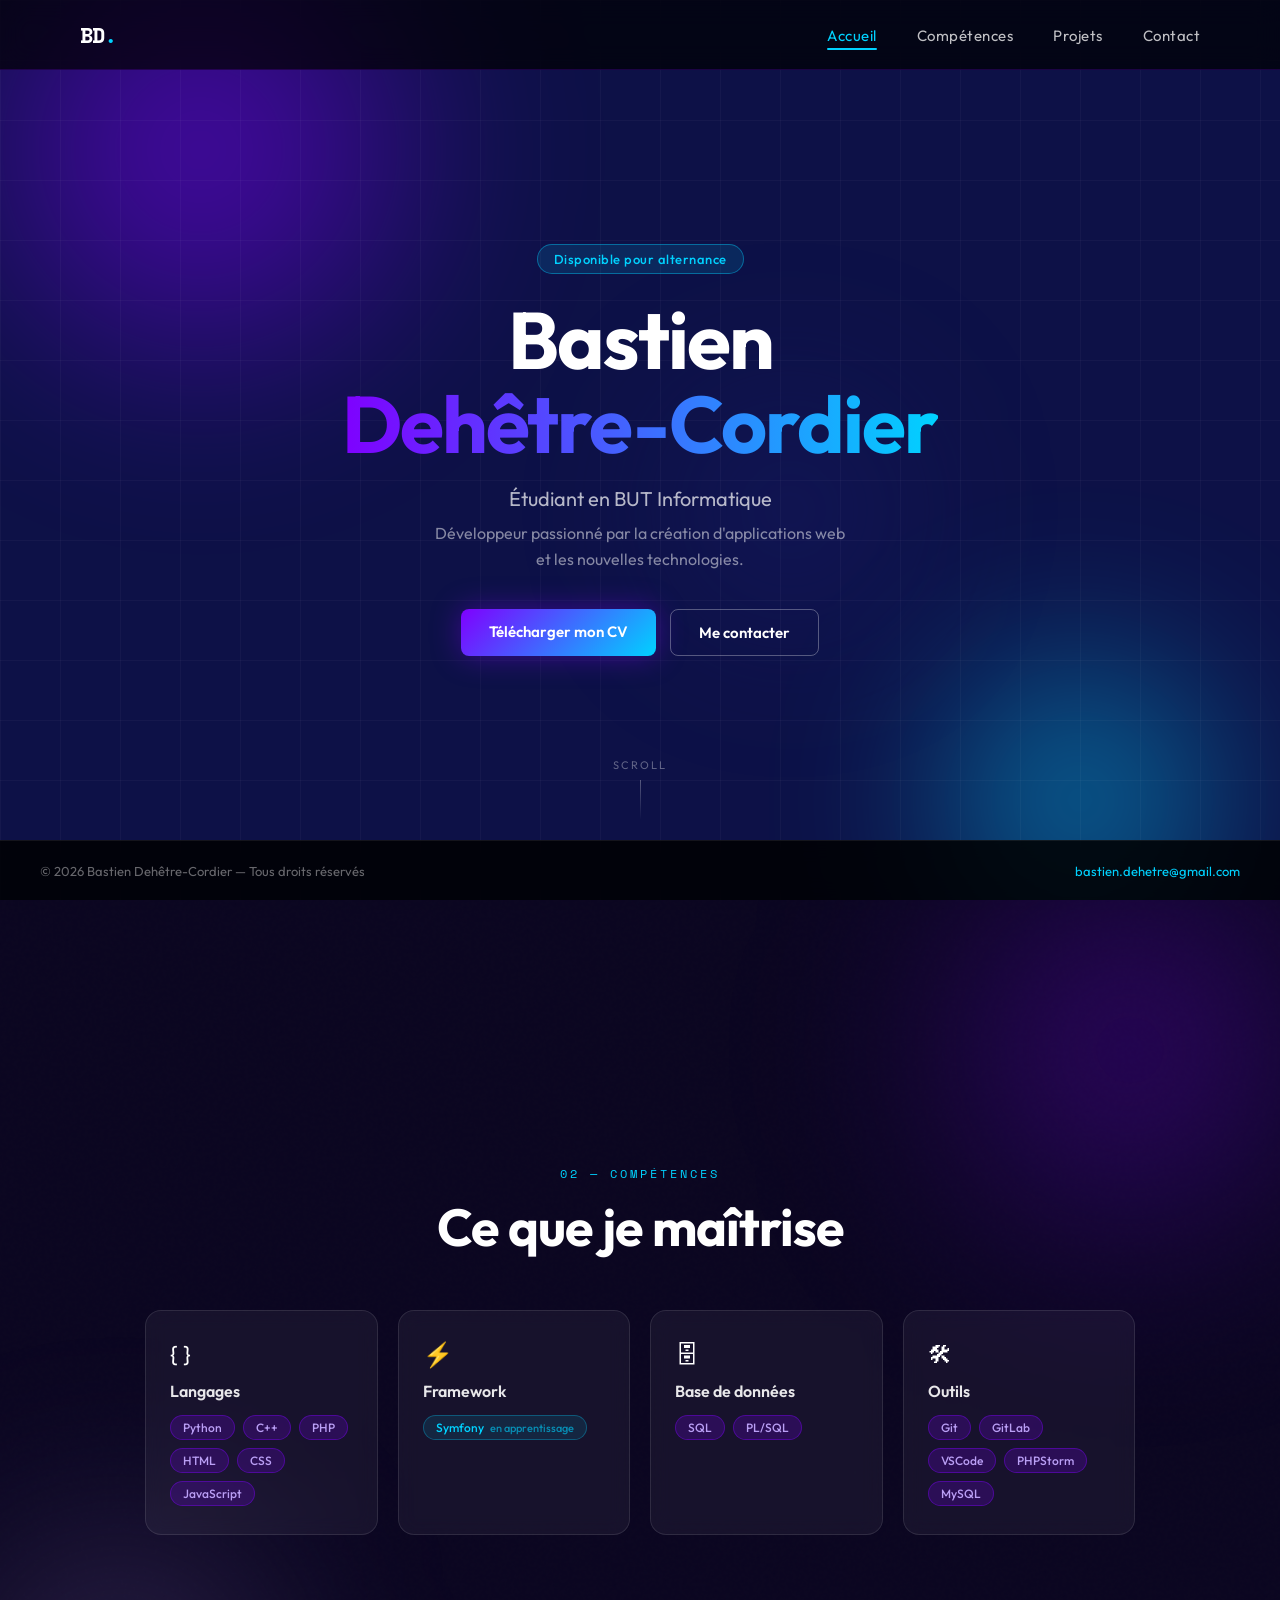
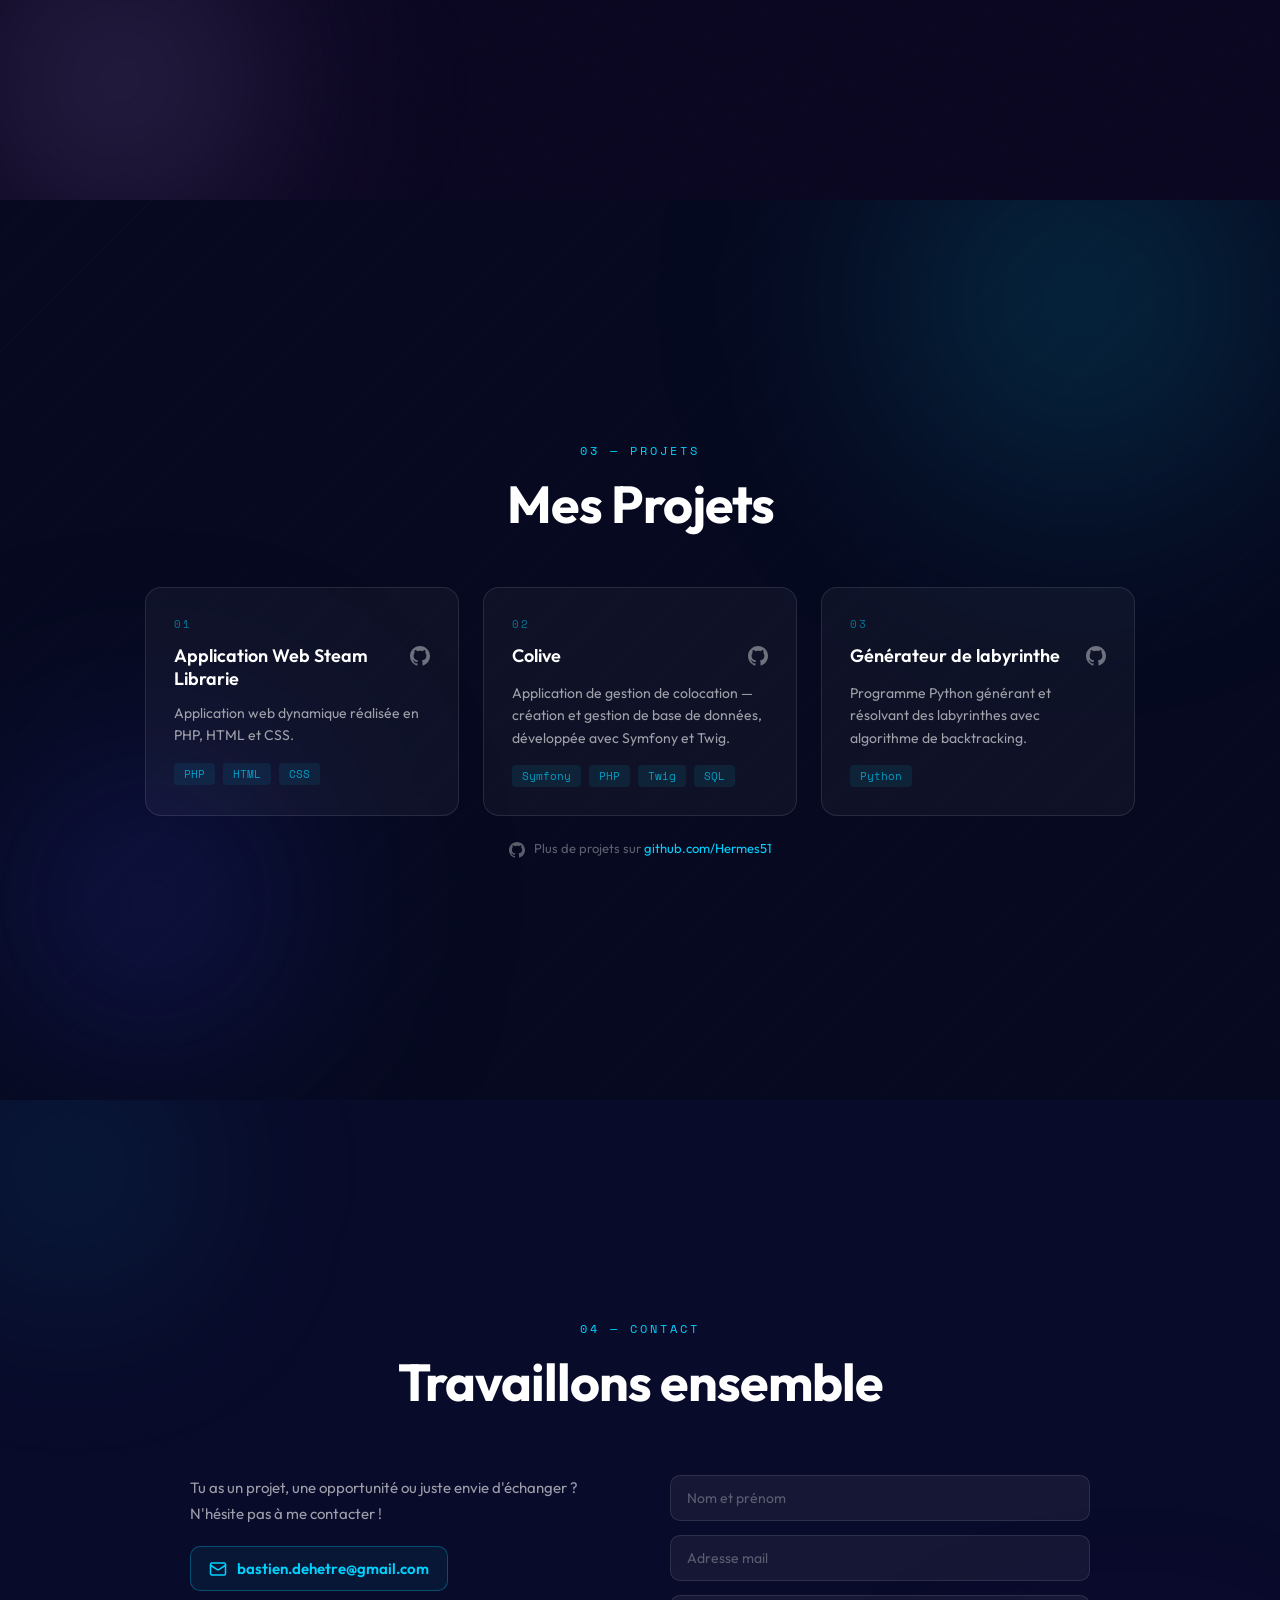
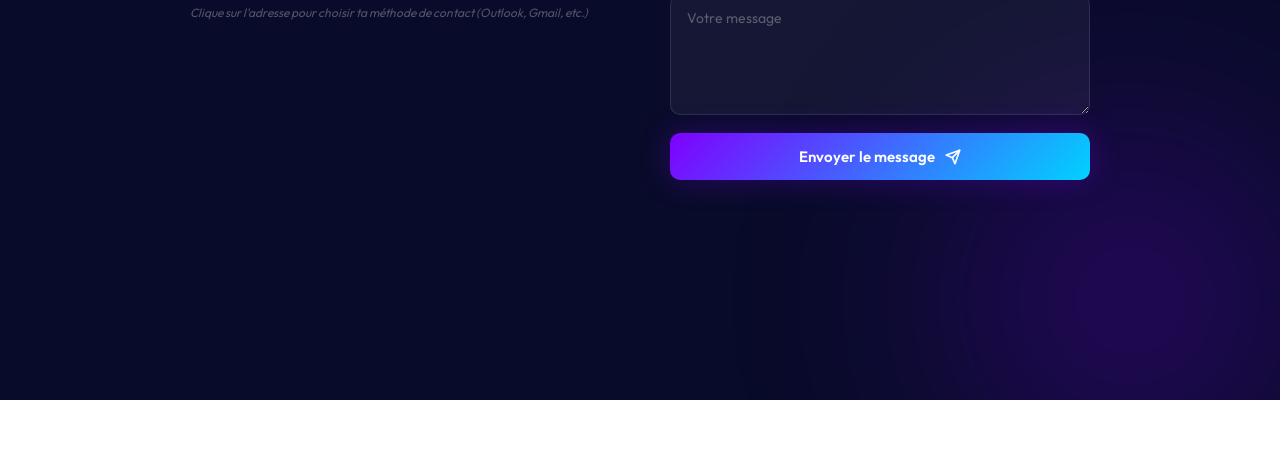
==== index.html @ a522130d "Add files via upload" ====
<!DOCTYPE html>
<html lang="fr">

<head>
  <meta charset="UTF-8">
  <meta name="viewport" content="width=device-width, initial-scale=1.0">
  <title>Portfolio Bastien</title>
  <link rel="preconnect" href="https://fonts.googleapis.com">
  <link rel="preconnect" href="https://fonts.gstatic.com" crossorigin>
  <link href="https://fonts.googleapis.com/css2?family=Space+Mono:wght@400;700&family=Outfit:wght@300;400;600;700&display=swap" rel="stylesheet">
  <link rel="stylesheet" href="style/style.css">
</head>

<body>

  <header>
    <nav>
      <div class="logo">BD<span class="logo-dot">.</span></div>
      <ul>
        <li><a href="#accueil">Accueil</a></li>
        <li><a href="#competences">Compétences</a></li>
        <li><a href="#projets">Projets</a></li>
        <li><a href="#contact">Contact</a></li>
      </ul>
    </nav>
  </header>


  <!-- ACCUEIL -->
  <section class="section accueil" id="accueil">
    <div class="accueil-bg">
      <div class="orb orb1"></div>
      <div class="orb orb2"></div>
      <div class="orb orb3"></div>
      <div class="grid-overlay"></div>
    </div>
    <div class="accueil-content">
      <span class="badge">Disponible pour alternance</span>
      <h1>Bastien<br><span class="highlight">Dehêtre-Cordier</span></h1>
      <p class="subtitle">Étudiant en BUT Informatique</p>
      <p class="desc">Développeur passionné par la création d'applications web et les nouvelles technologies.</p>
      <div class="cta-group">
        <a href="assets/cv_bastien.pdf" download class="btn btn-primary">Télécharger mon CV</a>
        <a href="#contact" class="btn btn-outline">Me contacter</a>
      </div>
    </div>
    <div class="scroll-hint">
      <span>Scroll</span>
      <div class="scroll-line"></div>
    </div>
</section>


  <!-- COMPETENCES -->
  <section class="section competences" id="competences">
    <div class="comp-bg">
      <div class="comp-orb comp-orb1"></div>
      <div class="comp-orb comp-orb2"></div>
      <div class="noise-overlay"></div>
    </div>
    <div class="section-inner">
      <div class="section-label">02 — Compétences</div>
      <h2>Ce que je maîtrise</h2>
      <div class="skills">

        <div class="skill">
          <div class="skill-icon">{ }</div>
          <h3>Langages</h3>
          <div class="tags">
            <span class="tag">Python</span>
            <span class="tag">C++</span>
            <span class="tag">PHP</span>
            <span class="tag">HTML</span>
            <span class="tag">CSS</span>
            <span class="tag">JavaScript</span>
          </div>
        </div>

        <div class="skill">
          <div class="skill-icon">⚡</div>
          <h3>Framework</h3>
          <div class="tags">
            <span class="tag tag-learning">Symfony <em>en apprentissage</em></span>
          </div>
        </div>

        <div class="skill">
          <div class="skill-icon">🗄</div>
          <h3>Base de données</h3>
          <div class="tags">
            <span class="tag">SQL</span>
            <span class="tag">PL/SQL</span>
          </div>
        </div>

        <div class="skill">
          <div class="skill-icon">🛠</div>
          <h3>Outils</h3>
          <div class="tags">
            <span class="tag">Git</span>
            <span class="tag">GitLab</span>
            <span class="tag">VSCode</span>
            <span class="tag">PHPStorm</span>
            <span class="tag">MySQL</span>
          </div>
        </div>

      </div>
    </div>
  </section>


  <!-- PROJETS -->
  <section class="section projets" id="projets">
    <div class="proj-bg">
      <div class="proj-orb proj-orb1"></div>
      <div class="proj-orb proj-orb2"></div>
      <div class="diagonal-lines"></div>
    </div>
    <div class="section-inner">
      <div class="section-label">03 — Projets</div>
      <h2>Mes Projets</h2>
      <div class="project-grid">

        <div class="project-card">
          <div class="card-num">01</div>
          <div class="card-top">
            <h3>Application Web Steam Librarie</h3>
            <a href="https://github.com/Hermes51" target="_blank" class="github-link" title="Voir sur GitHub">
              <svg xmlns="http://www.w3.org/2000/svg" width="20" height="20" viewBox="0 0 24 24" fill="currentColor">
                <path d="M12 0C5.37 0 0 5.37 0 12c0 5.3 3.44 9.8 8.2 11.38.6.11.82-.26.82-.58v-2.04c-3.34.73-4.04-1.61-4.04-1.61-.55-1.39-1.34-1.76-1.34-1.76-1.09-.74.08-.73.08-.73 1.2.08 1.84 1.24 1.84 1.24 1.07 1.83 2.8 1.3 3.49 1 .11-.78.42-1.31.76-1.61-2.67-.3-5.47-1.33-5.47-5.93 0-1.31.47-2.38 1.24-3.22-.13-.3-.54-1.52.12-3.17 0 0 1.01-.32 3.3 1.23a11.5 11.5 0 0 1 3-.4c1.02.005 2.04.14 3 .4 2.28-1.55 3.29-1.23 3.29-1.23.66 1.65.25 2.87.12 3.17.77.84 1.24 1.91 1.24 3.22 0 4.61-2.81 5.63-5.48 5.92.43.37.81 1.1.81 2.22v3.29c0 .32.21.7.82.58C20.57 21.8 24 17.3 24 12 24 5.37 18.63 0 12 0z"/>
              </svg>
            </a>
          </div>
          <p>Application web dynamique réalisée en PHP, HTML et CSS.</p>
          <div class="card-tags">
            <span>PHP</span><span>HTML</span><span>CSS</span>
          </div>
        </div>

        <div class="project-card">
          <div class="card-num">02</div>
          <div class="card-top">
            <h3>Colive</h3>
            <a href="https://github.com/Hermes51" target="_blank" class="github-link" title="Voir sur GitHub">
              <svg xmlns="http://www.w3.org/2000/svg" width="20" height="20" viewBox="0 0 24 24" fill="currentColor">
                <path d="M12 0C5.37 0 0 5.37 0 12c0 5.3 3.44 9.8 8.2 11.38.6.11.82-.26.82-.58v-2.04c-3.34.73-4.04-1.61-4.04-1.61-.55-1.39-1.34-1.76-1.34-1.76-1.09-.74.08-.73.08-.73 1.2.08 1.84 1.24 1.84 1.24 1.07 1.83 2.8 1.3 3.49 1 .11-.78.42-1.31.76-1.61-2.67-.3-5.47-1.33-5.47-5.93 0-1.31.47-2.38 1.24-3.22-.13-.3-.54-1.52.12-3.17 0 0 1.01-.32 3.3 1.23a11.5 11.5 0 0 1 3-.4c1.02.005 2.04.14 3 .4 2.28-1.55 3.29-1.23 3.29-1.23.66 1.65.25 2.87.12 3.17.77.84 1.24 1.91 1.24 3.22 0 4.61-2.81 5.63-5.48 5.92.43.37.81 1.1.81 2.22v3.29c0 .32.21.7.82.58C20.57 21.8 24 17.3 24 12 24 5.37 18.63 0 12 0z"/>
              </svg>
            </a>
          </div>
          <p>Application de gestion de colocation — création et gestion de base de données, développée avec Symfony et Twig.</p>
          <div class="card-tags">
            <span>Symfony</span><span>PHP</span><span>Twig</span><span>SQL</span>
          </div>
        </div>

        <div class="project-card">
          <div class="card-num">03</div>
          <div class="card-top">
            <h3>Générateur de labyrinthe</h3>
            <a href="https://github.com/Hermes51" target="_blank" class="github-link" title="Voir sur GitHub">
              <svg xmlns="http://www.w3.org/2000/svg" width="20" height="20" viewBox="0 0 24 24" fill="currentColor">
                <path d="M12 0C5.37 0 0 5.37 0 12c0 5.3 3.44 9.8 8.2 11.38.6.11.82-.26.82-.58v-2.04c-3.34.73-4.04-1.61-4.04-1.61-.55-1.39-1.34-1.76-1.34-1.76-1.09-.74.08-.73.08-.73 1.2.08 1.84 1.24 1.84 1.24 1.07 1.83 2.8 1.3 3.49 1 .11-.78.42-1.31.76-1.61-2.67-.3-5.47-1.33-5.47-5.93 0-1.31.47-2.38 1.24-3.22-.13-.3-.54-1.52.12-3.17 0 0 1.01-.32 3.3 1.23a11.5 11.5 0 0 1 3-.4c1.02.005 2.04.14 3 .4 2.28-1.55 3.29-1.23 3.29-1.23.66 1.65.25 2.87.12 3.17.77.84 1.24 1.91 1.24 3.22 0 4.61-2.81 5.63-5.48 5.92.43.37.81 1.1.81 2.22v3.29c0 .32.21.7.82.58C20.57 21.8 24 17.3 24 12 24 5.37 18.63 0 12 0z"/>
              </svg>
            </a>
          </div>
          <p>Programme Python générant et résolvant des labyrinthes avec algorithme de backtracking.</p>
          <div class="card-tags">
            <span>Python</span>
          </div>
        </div>

      </div>
      <p class="github-notice">
        <svg xmlns="http://www.w3.org/2000/svg" width="16" height="16" viewBox="0 0 24 24" fill="currentColor" style="vertical-align:middle;margin-right:6px">
          <path d="M12 0C5.37 0 0 5.37 0 12c0 5.3 3.44 9.8 8.2 11.38.6.11.82-.26.82-.58v-2.04c-3.34.73-4.04-1.61-4.04-1.61-.55-1.39-1.34-1.76-1.34-1.76-1.09-.74.08-.73.08-.73 1.2.08 1.84 1.24 1.84 1.24 1.07 1.83 2.8 1.3 3.49 1 .11-.78.42-1.31.76-1.61-2.67-.3-5.47-1.33-5.47-5.93 0-1.31.47-2.38 1.24-3.22-.13-.3-.54-1.52.12-3.17 0 0 1.01-.32 3.3 1.23a11.5 11.5 0 0 1 3-.4c1.02.005 2.04.14 3 .4 2.28-1.55 3.29-1.23 3.29-1.23.66 1.65.25 2.87.12 3.17.77.84 1.24 1.91 1.24 3.22 0 4.61-2.81 5.63-5.48 5.92.43.37.81 1.1.81 2.22v3.29c0 .32.21.7.82.58C20.57 21.8 24 17.3 24 12 24 5.37 18.63 0 12 0z"/>
        </svg>
        Plus de projets sur <a href="https://github.com/Hermes51" target="_blank">github.com/Hermes51</a>
      </p>
    </div>
  </section>


  <!-- CONTACT -->
  <section class="section contact" id="contact">
    <div class="contact-bg">
      <div class="contact-orb contact-orb1"></div>
      <div class="contact-orb contact-orb2"></div>
    </div>
    <div class="section-inner">
      <div class="section-label">04 — Contact</div>
      <h2>Travaillons ensemble</h2>

      <div class="contact-wrapper">

        <div class="contact-info">
          <p>Tu as un projet, une opportunité ou juste envie d'échanger ? N'hésite pas à me contacter !</p>
          <a href="mailto:bastien.dehetre@gmail.com" class="mail-link">
            <svg xmlns="http://www.w3.org/2000/svg" width="18" height="18" viewBox="0 0 24 24" fill="none" stroke="currentColor" stroke-width="2" stroke-linecap="round" stroke-linejoin="round"><rect x="2" y="4" width="20" height="16" rx="2"/><path d="m22 7-8.97 5.7a1.94 1.94 0 0 1-2.06 0L2 7"/></svg>
            bastien.dehetre@gmail.com
          </a>
          <p class="mail-hint">Clique sur l'adresse pour choisir ta méthode de contact (Outlook, Gmail, etc.)</p>
        </div>

        <form id="contactForm" action="https://formsubmit.co/bastien.dehetre@gmail.com" method="POST">
          <!-- FormSubmit config -->
          <input type="hidden" name="_subject" value="Nouveau message depuis le portfolio">
          <input type="hidden" name="_captcha" value="false">
          <input type="hidden" name="_template" value="table">

          <div class="form-group">
            <input type="text" name="name" placeholder="Nom et prénom" required>
          </div>
          <div class="form-group">
            <input type="email" name="email" placeholder="Adresse mail" required>
          </div>
          <div class="form-group">
            <textarea name="message" placeholder="Votre message" rows="4"></textarea>
          </div>
          <button type="submit">
            Envoyer le message
            <svg xmlns="http://www.w3.org/2000/svg" width="16" height="16" viewBox="0 0 24 24" fill="none" stroke="currentColor" stroke-width="2.5" stroke-linecap="round" stroke-linejoin="round"><line x1="22" y1="2" x2="11" y2="13"/><polygon points="22 2 15 22 11 13 2 9 22 2"/></svg>
          </button>
          <div id="formFeedback" class="form-feedback" style="display:none"></div>
        </form>

      </div>
    </div>
  </section>


  <footer>
    <p>© 2026 Bastien Dehêtre-Cordier — Tous droits réservés</p>
    <a href="mailto:bastien.dehetre@gmail.com" class="footer-mail">bastien.dehetre@gmail.com</a>
  </footer>


  <script src="script.js"></script>

</body>
</html>
---- style/style.css ----
:root {
  --bleu: #1A1F71;
  --violet: #7F00FF;
  --turquoise: #00D2FF;
  --violet-clair: #BA9FF5;
  --blanc: #FFFFFF;
  --noir: #000000;
  --bleu-dark: #0d1147;
}

* {
  margin: 0;
  padding: 0;
  box-sizing: border-box;
}

html {
  scroll-behavior: smooth;
  scroll-snap-type: y mandatory;
  scroll-padding-top: 0px;
}

body {
  font-family: 'Outfit', sans-serif;
  color: var(--blanc);
  overflow-x: hidden;
  padding-bottom: 60px;
}

/* ===== HEADER ===== */
header {
  position: fixed;
  top: 0;
  width: 100%;
  height: 70px;
  background: rgba(0, 0, 0, 0.7);
  backdrop-filter: blur(14px);
  -webkit-backdrop-filter: blur(14px);
  border-bottom: 1px solid rgba(127, 0, 255, 0.2);
  display: flex;
  align-items: center;
  z-index: 1000;
}

nav {
  width: 100%;
  max-width: 1200px;
  margin: auto;
  display: flex;
  justify-content: space-between;
  align-items: center;
  padding: 0 40px;
}

.logo {
  font-family: 'Space Mono', monospace;
  font-size: 22px;
  font-weight: 700;
  color: white;
  letter-spacing: -1px;
}

.logo-dot {
  color: var(--turquoise);
}

nav ul {
  display: flex;
  gap: 40px;
  list-style: none;
}

nav a {
  color: rgba(255,255,255,0.75);
  text-decoration: none;
  font-size: 15px;
  font-weight: 400;
  letter-spacing: 0.5px;
  position: relative;
  transition: color 0.3s;
}

nav a:hover { color: white; }

nav a.active { color: var(--turquoise); }

nav a.active::after {
  content: "";
  position: absolute;
  left: 0;
  bottom: -5px;
  width: 100%;
  height: 2px;
  background: var(--turquoise);
  border-radius: 2px;
}

/* ===== SECTIONS ===== */
.section {
  height: 100vh;
  padding-top: 70px;
  display: flex;
  flex-direction: column;
  justify-content: center;
  align-items: center;
  text-align: center;
  padding: 40px;
  scroll-snap-align: start;
  position: relative;
  overflow: hidden;
}

.section-inner {
  position: relative;
  z-index: 2;
  width: 100%;
  max-width: 1100px;
  display: flex;
  flex-direction: column;
  align-items: center;
}

.section-label {
  font-family: 'Space Mono', monospace;
  font-size: 12px;
  letter-spacing: 3px;
  color: var(--turquoise);
  margin-bottom: 12px;
  text-transform: uppercase;
}

/* ===== ACCUEIL ===== */
.accueil {
  background: var(--bleu-dark);
}

.accueil-bg {
  position: absolute;
  inset: 0;
  z-index: 0;
  overflow: hidden;
}

.orb {
  position: absolute;
  border-radius: 50%;
  filter: blur(80px);
  opacity: 0.6;
}

.orb1 {
  width: 600px;
  height: 600px;
  background: radial-gradient(circle, #7F00FF 0%, transparent 70%);
  top: -150px;
  left: -100px;
  animation: floatOrb 8s ease-in-out infinite alternate;
}

.orb2 {
  width: 400px;
  height: 400px;
  background: radial-gradient(circle, #00D2FF 0%, transparent 70%);
  bottom: -100px;
  right: 0px;
  animation: floatOrb 10s ease-in-out infinite alternate-reverse;
}

.orb3 {
  width: 300px;
  height: 300px;
  background: radial-gradient(circle, #1A1F71 0%, transparent 70%);
  top: 40%;
  left: 50%;
  animation: floatOrb 6s ease-in-out infinite alternate;
}

@keyframes floatOrb {
  from { transform: translate(0, 0) scale(1); }
  to { transform: translate(30px, 20px) scale(1.1); }
}

.grid-overlay {
  position: absolute;
  inset: 0;
  background-image:
    linear-gradient(rgba(255,255,255,0.03) 1px, transparent 1px),
    linear-gradient(90deg, rgba(255,255,255,0.03) 1px, transparent 1px);
  background-size: 60px 60px;
}

.accueil-content {
  position: relative;
  z-index: 2;
  display: flex;
  flex-direction: column;
  align-items: center;
}

.badge {
  display: inline-block;
  background: rgba(0, 210, 255, 0.12);
  border: 1px solid rgba(0, 210, 255, 0.4);
  color: var(--turquoise);
  font-size: 13px;
  font-weight: 500;
  padding: 6px 16px;
  border-radius: 100px;
  margin-bottom: 24px;
  letter-spacing: 0.5px;
  animation: fadeInDown 0.8s ease both;
}

.accueil h1 {
  font-size: clamp(40px, 7vw, 80px);
  font-weight: 700;
  line-height: 1.05;
  letter-spacing: -2px;
  margin-bottom: 20px;
  animation: fadeInDown 0.9s 0.1s ease both;
}

.highlight {
  background: linear-gradient(90deg, var(--violet), var(--turquoise));
  -webkit-background-clip: text;
  -webkit-text-fill-color: transparent;
  background-clip: text;
}

.subtitle {
  font-size: 20px;
  color: rgba(255,255,255,0.7);
  margin-bottom: 10px;
  animation: fadeInDown 1s 0.2s ease both;
}

.desc {
  font-size: 16px;
  color: rgba(255,255,255,0.5);
  max-width: 420px;
  line-height: 1.6;
  margin-bottom: 36px;
  animation: fadeInDown 1s 0.3s ease both;
}

.cta-group {
  display: flex;
  gap: 14px;
  flex-wrap: wrap;
  justify-content: center;
  animation: fadeInDown 1s 0.4s ease both;
}

.btn {
  padding: 13px 28px;
  border-radius: 8px;
  text-decoration: none;
  font-weight: 600;
  font-size: 15px;
  transition: all 0.3s;
  cursor: pointer;
  border: none;
}

.btn-primary {
  background: linear-gradient(135deg, var(--violet), var(--turquoise));
  color: white;
  box-shadow: 0 0 30px rgba(127,0,255,0.4);
}

.btn-primary:hover {
  transform: translateY(-2px);
  box-shadow: 0 0 50px rgba(127,0,255,0.6);
}

.btn-outline {
  background: transparent;
  color: white;
  border: 1.5px solid rgba(255,255,255,0.3);
}

.btn-outline:hover {
  border-color: white;
  transform: translateY(-2px);
}

.scroll-hint {
  position: absolute;
  bottom: 80px; /* au dessus du footer */
  left: 50%;
  transform: translateX(-50%);
  display: flex;
  flex-direction: column;
  align-items: center;
  gap: 8px;
  color: rgba(255,255,255,0.35);
  font-size: 11px;
  letter-spacing: 2px;
  text-transform: uppercase;
  animation: fadeIn 2s 1s ease both;
  transition: opacity 0.5s;
}

.scroll-hint.hidden {
  opacity: 0;
  pointer-events: none;
}

.scroll-line {
  width: 1px;
  height: 40px;
  background: linear-gradient(to bottom, rgba(255,255,255,0.3), transparent);
  animation: scrollPulse 2s ease-in-out infinite;
}

@keyframes scrollPulse {
  0%, 100% { transform: scaleY(1); opacity: 0.5; }
  50% { transform: scaleY(0.6); opacity: 1; }
}

/* ===== COMPETENCES ===== */
.competences {
  background: #0a0520;
}

.comp-bg {
  position: absolute;
  inset: 0;
  z-index: 0;
  overflow: hidden;
}

.comp-orb {
  position: absolute;
  border-radius: 50%;
  filter: blur(100px);
}

.comp-orb1 {
  width: 500px;
  height: 500px;
  background: radial-gradient(circle, rgba(127,0,255,0.4) 0%, transparent 70%);
  top: -100px;
  right: -100px;
}

.comp-orb2 {
  width: 400px;
  height: 400px;
  background: radial-gradient(circle, rgba(186,159,245,0.3) 0%, transparent 70%);
  bottom: -80px;
  left: -80px;
}

.noise-overlay {
  position: absolute;
  inset: 0;
  background-image: url("data:image/svg+xml,%3Csvg viewBox='0 0 256 256' xmlns='http://www.w3.org/2000/svg'%3E%3Cfilter id='noise'%3E%3CfeTurbulence type='fractalNoise' baseFrequency='0.9' numOctaves='4' stitchTiles='stitch'/%3E%3C/filter%3E%3Crect width='100%25' height='100%25' filter='url(%23noise)' opacity='0.03'/%3E%3C/svg%3E");
  opacity: 0.4;
}

.competences h2,
.projets h2,
.contact h2 {
  font-size: clamp(30px, 5vw, 52px);
  font-weight: 700;
  margin-bottom: 40px;
  letter-spacing: -1px;
}

.skills {
  display: grid;
  grid-template-columns: repeat(auto-fit, minmax(220px, 1fr));
  gap: 20px;
  width: 90%;
  margin-top: 10px;
}

.skill {
  background: rgba(255,255,255,0.05);
  border: 1px solid rgba(255,255,255,0.1);
  padding: 28px 24px;
  border-radius: 16px;
  text-align: left;
  backdrop-filter: blur(10px);
  transition: all 0.3s;
}

.skill:hover {
  background: rgba(255,255,255,0.09);
  border-color: rgba(0, 210, 255, 0.3);
  transform: translateY(-4px);
}

.skill-icon {
  font-size: 24px;
  margin-bottom: 12px;
}

.skill h3 {
  font-size: 16px;
  font-weight: 600;
  margin-bottom: 14px;
  color: rgba(255,255,255,0.9);
}

.tags {
  display: flex;
  flex-wrap: wrap;
  gap: 8px;
}

.tag {
  background: rgba(127,0,255,0.2);
  border: 1px solid rgba(127,0,255,0.4);
  color: var(--violet-clair);
  padding: 4px 12px;
  border-radius: 100px;
  font-size: 12px;
  font-weight: 500;
}

.tag-learning {
  background: rgba(0, 210, 255, 0.1);
  border-color: rgba(0, 210, 255, 0.3);
  color: var(--turquoise);
}

.tag em {
  font-style: normal;
  opacity: 0.6;
  font-size: 11px;
  margin-left: 4px;
}

/* ===== PROJETS ===== */
.projets {
  background: #06091f;
}

.proj-bg {
  position: absolute;
  inset: 0;
  z-index: 0;
  overflow: hidden;
}

.proj-orb {
  position: absolute;
  border-radius: 50%;
  filter: blur(100px);
}

.proj-orb1 {
  width: 600px;
  height: 600px;
  background: radial-gradient(circle, rgba(0,210,255,0.2) 0%, transparent 70%);
  top: -200px;
  right: -100px;
}

.proj-orb2 {
  width: 400px;
  height: 400px;
  background: radial-gradient(circle, rgba(26,31,113,0.8) 0%, transparent 70%);
  bottom: 0;
  left: -50px;
}

.diagonal-lines {
  position: absolute;
  inset: 0;
  background-image: repeating-linear-gradient(
    -45deg,
    transparent,
    transparent 40px,
    rgba(255,255,255,0.012) 40px,
    rgba(255,255,255,0.012) 41px
  );
}

.project-grid {
  display: grid;
  grid-template-columns: repeat(auto-fit, minmax(260px, 1fr));
  gap: 24px;
  width: 90%;
  margin-top: 10px;
}

.project-card {
  background: rgba(255,255,255,0.04);
  border: 1px solid rgba(255,255,255,0.1);
  padding: 28px;
  border-radius: 16px;
  text-align: left;
  transition: all 0.3s;
  position: relative;
  overflow: hidden;
}

.project-card::before {
  content: '';
  position: absolute;
  inset: 0;
  background: linear-gradient(135deg, rgba(0,210,255,0.06), transparent 60%);
  opacity: 0;
  transition: opacity 0.3s;
}

.project-card:hover::before { opacity: 1; }

.project-card:hover {
  transform: translateY(-6px);
  border-color: rgba(0,210,255,0.3);
  box-shadow: 0 20px 40px rgba(0,0,0,0.3);
}

.card-num {
  font-family: 'Space Mono', monospace;
  font-size: 11px;
  color: rgba(0,210,255,0.5);
  letter-spacing: 2px;
  margin-bottom: 12px;
}

.card-top {
  display: flex;
  justify-content: space-between;
  align-items: flex-start;
  margin-bottom: 12px;
}

.card-top h3 {
  font-size: 18px;
  font-weight: 600;
}

.github-link {
  color: rgba(255,255,255,0.4);
  transition: color 0.3s;
  flex-shrink: 0;
  margin-left: 10px;
  margin-top: 2px;
}

.github-link:hover { color: white; }

.project-card p {
  color: rgba(255,255,255,0.6);
  font-size: 14px;
  line-height: 1.6;
  margin-bottom: 16px;
}

.card-tags {
  display: flex;
  gap: 8px;
  flex-wrap: wrap;
}

.card-tags span {
  font-family: 'Space Mono', monospace;
  font-size: 11px;
  color: rgba(0,210,255,0.7);
  background: rgba(0,210,255,0.08);
  padding: 3px 10px;
  border-radius: 4px;
}

.github-notice {
  margin-top: 24px;
  font-size: 13px;
  color: rgba(255,255,255,0.35);
}

.github-notice a {
  color: var(--turquoise);
  text-decoration: none;
}
.github-notice a:hover { text-decoration: underline; }

/* ===== CONTACT ===== */
.contact {
  background: #090b2a;
}

.contact-bg {
  position: absolute;
  inset: 0;
  z-index: 0;
  overflow: hidden;
}

.contact-orb {
  position: absolute;
  border-radius: 50%;
  filter: blur(100px);
}

.contact-orb1 {
  width: 500px;
  height: 500px;
  background: radial-gradient(circle, rgba(127,0,255,0.35) 0%, transparent 70%);
  bottom: -150px;
  right: -100px;
}

.contact-orb2 {
  width: 300px;
  height: 300px;
  background: radial-gradient(circle, rgba(0,210,255,0.2) 0%, transparent 70%);
  top: -80px;
  left: -80px;
}

.contact-wrapper {
  display: grid;
  grid-template-columns: 1fr 1fr;
  gap: 60px;
  width: 90%;
  max-width: 900px;
  text-align: left;
  margin-top: 20px;
}

.contact-info p {
  color: rgba(255,255,255,0.6);
  font-size: 15px;
  line-height: 1.7;
  margin-bottom: 20px;
}

.mail-link {
  display: inline-flex;
  align-items: center;
  gap: 10px;
  color: var(--turquoise);
  text-decoration: none;
  font-size: 15px;
  font-weight: 600;
  border: 1px solid rgba(0,210,255,0.3);
  background: rgba(0,210,255,0.06);
  padding: 12px 18px;
  border-radius: 10px;
  transition: all 0.3s;
  margin-bottom: 12px;
}

.mail-link:hover {
  background: rgba(0,210,255,0.14);
  border-color: rgba(0,210,255,0.6);
  transform: translateX(4px);
}

.mail-hint {
  font-size: 12px !important;
  color: rgba(255,255,255,0.3) !important;
  margin-bottom: 0 !important;
  font-style: italic;
}

form {
  display: flex;
  flex-direction: column;
  gap: 14px;
}

.form-group {
  width: 100%;
}

input, textarea {
  width: 100%;
  padding: 13px 16px;
  border-radius: 10px;
  border: 1px solid rgba(255,255,255,0.1);
  background: rgba(255,255,255,0.05);
  color: white;
  font-family: 'Outfit', sans-serif;
  font-size: 14px;
  transition: all 0.3s;
  outline: none;
}

input::placeholder, textarea::placeholder {
  color: rgba(255,255,255,0.3);
}

input:focus, textarea:focus {
  border-color: rgba(0,210,255,0.5);
  background: rgba(255,255,255,0.08);
}

textarea {
  resize: vertical;
  min-height: 120px;
}

button[type="submit"] {
  display: flex;
  align-items: center;
  justify-content: center;
  gap: 10px;
  background: linear-gradient(135deg, var(--violet), var(--turquoise));
  border: none;
  padding: 14px;
  border-radius: 10px;
  cursor: pointer;
  font-weight: 600;
  font-size: 15px;
  color: white;
  font-family: 'Outfit', sans-serif;
  transition: all 0.3s;
  box-shadow: 0 0 30px rgba(127,0,255,0.3);
}

button[type="submit"]:hover {
  transform: translateY(-2px);
  box-shadow: 0 0 50px rgba(127,0,255,0.5);
}

.form-feedback {
  padding: 12px 16px;
  border-radius: 8px;
  font-size: 14px;
  text-align: center;
}

.form-feedback.success {
  background: rgba(0,210,100,0.1);
  border: 1px solid rgba(0,210,100,0.3);
  color: #00d26a;
}

.form-feedback.error {
  background: rgba(255,50,50,0.1);
  border: 1px solid rgba(255,50,50,0.3);
  color: #ff5555;
}

/* ===== FOOTER ===== */
footer {
  position: fixed;
  bottom: 0;
  left: 0;
  width: 100%;
  height: 60px;
  background: rgba(0,0,0,0.85);
  backdrop-filter: blur(10px);
  border-top: 1px solid rgba(255,255,255,0.07);
  display: flex;
  align-items: center;
  justify-content: space-between;
  padding: 0 40px;
  color: rgba(255,255,255,0.4);
  font-size: 13px;
  z-index: 1000;
}

.footer-mail {
  color: var(--turquoise);
  text-decoration: none;
  font-size: 13px;
  transition: opacity 0.3s;
}

.footer-mail:hover { opacity: 0.7; }

/* ===== ANIMATIONS ===== */
@keyframes fadeInDown {
  from {
    opacity: 0;
    transform: translateY(-20px);
  }
  to {
    opacity: 1;
    transform: translateY(0);
  }
}

@keyframes fadeIn {
  from { opacity: 0; }
  to { opacity: 1; }
}

/* ===== RESPONSIVE ===== */
@media (max-width: 768px) {
  nav { padding: 0 20px; }
  nav ul { gap: 20px; }
  .logo { display: none; }
  nav a { font-size: 14px; }

  .contact-wrapper {
    grid-template-columns: 1fr;
    gap: 30px;
  }

  footer {
    flex-direction: column;
    gap: 4px;
    height: auto;
    padding: 10px 20px;
    font-size: 11px;
  }

  .skills, .project-grid {
    width: 100%;
  }
}
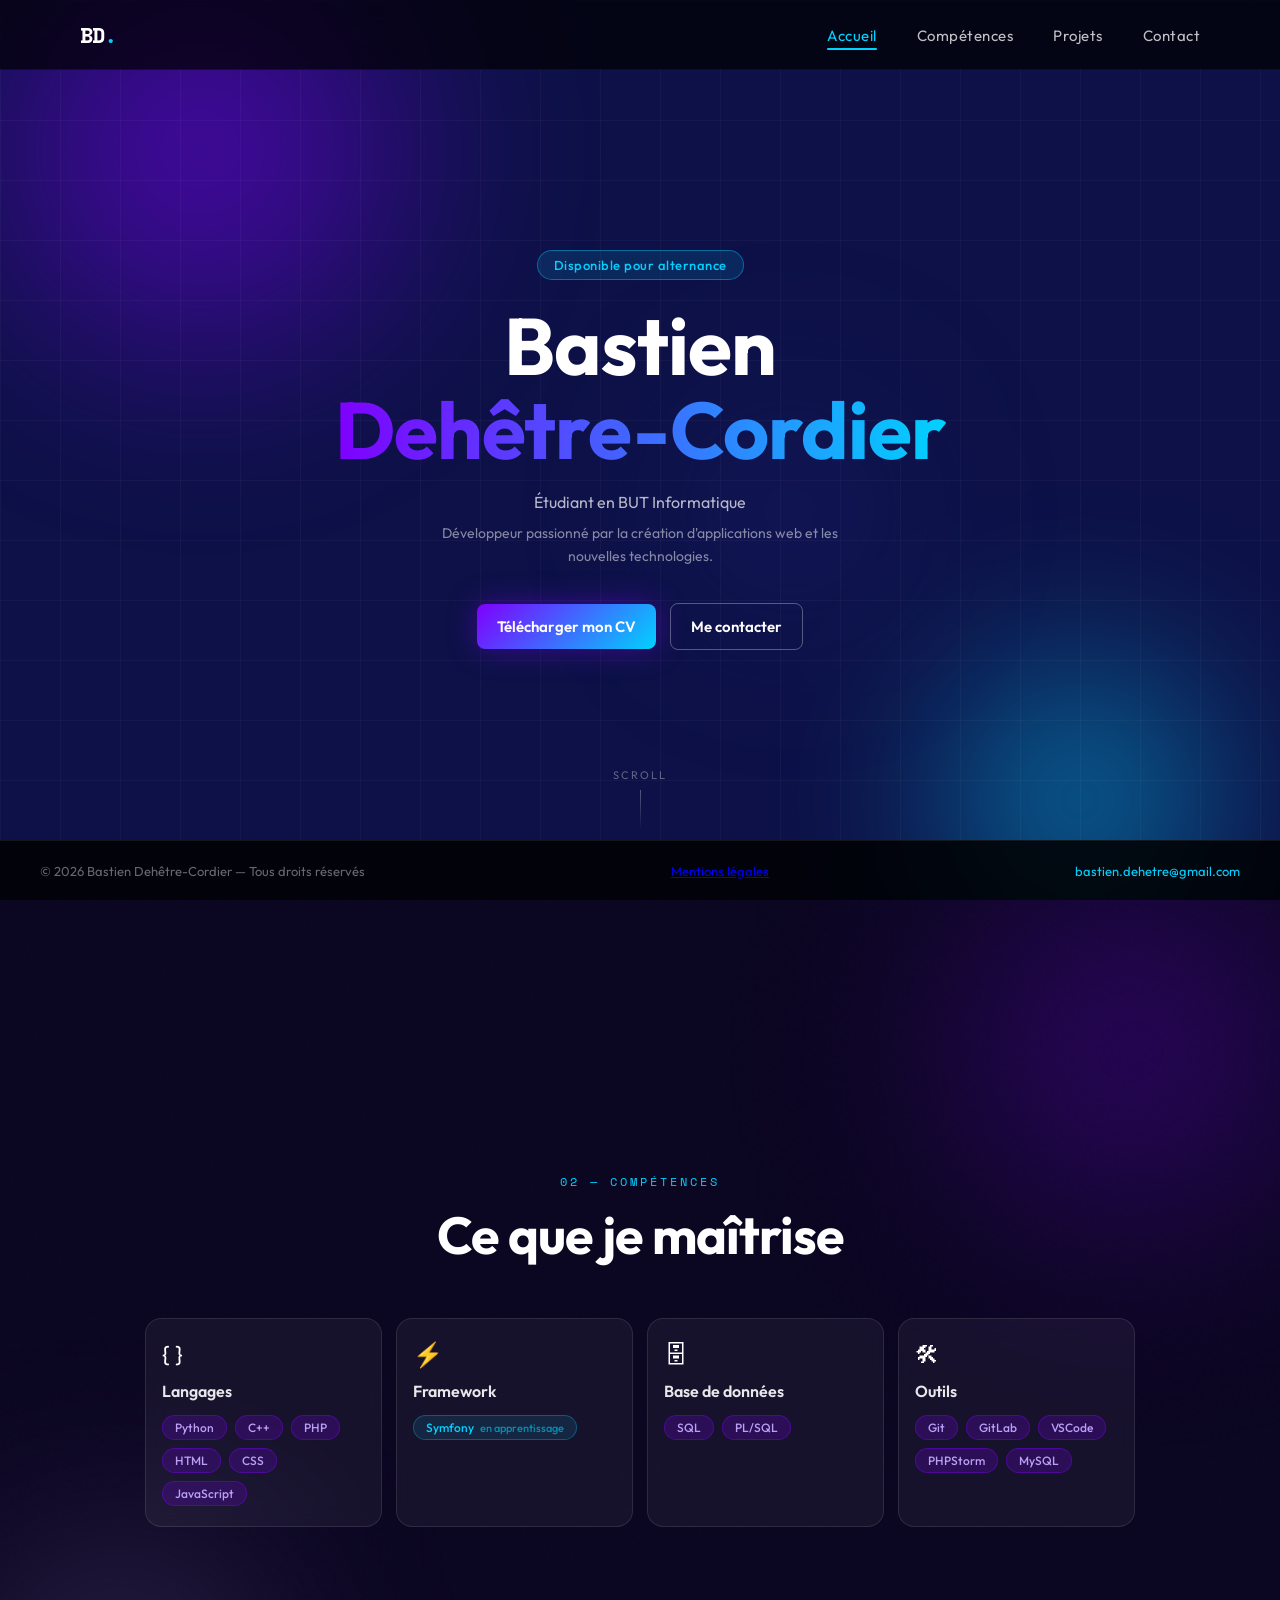
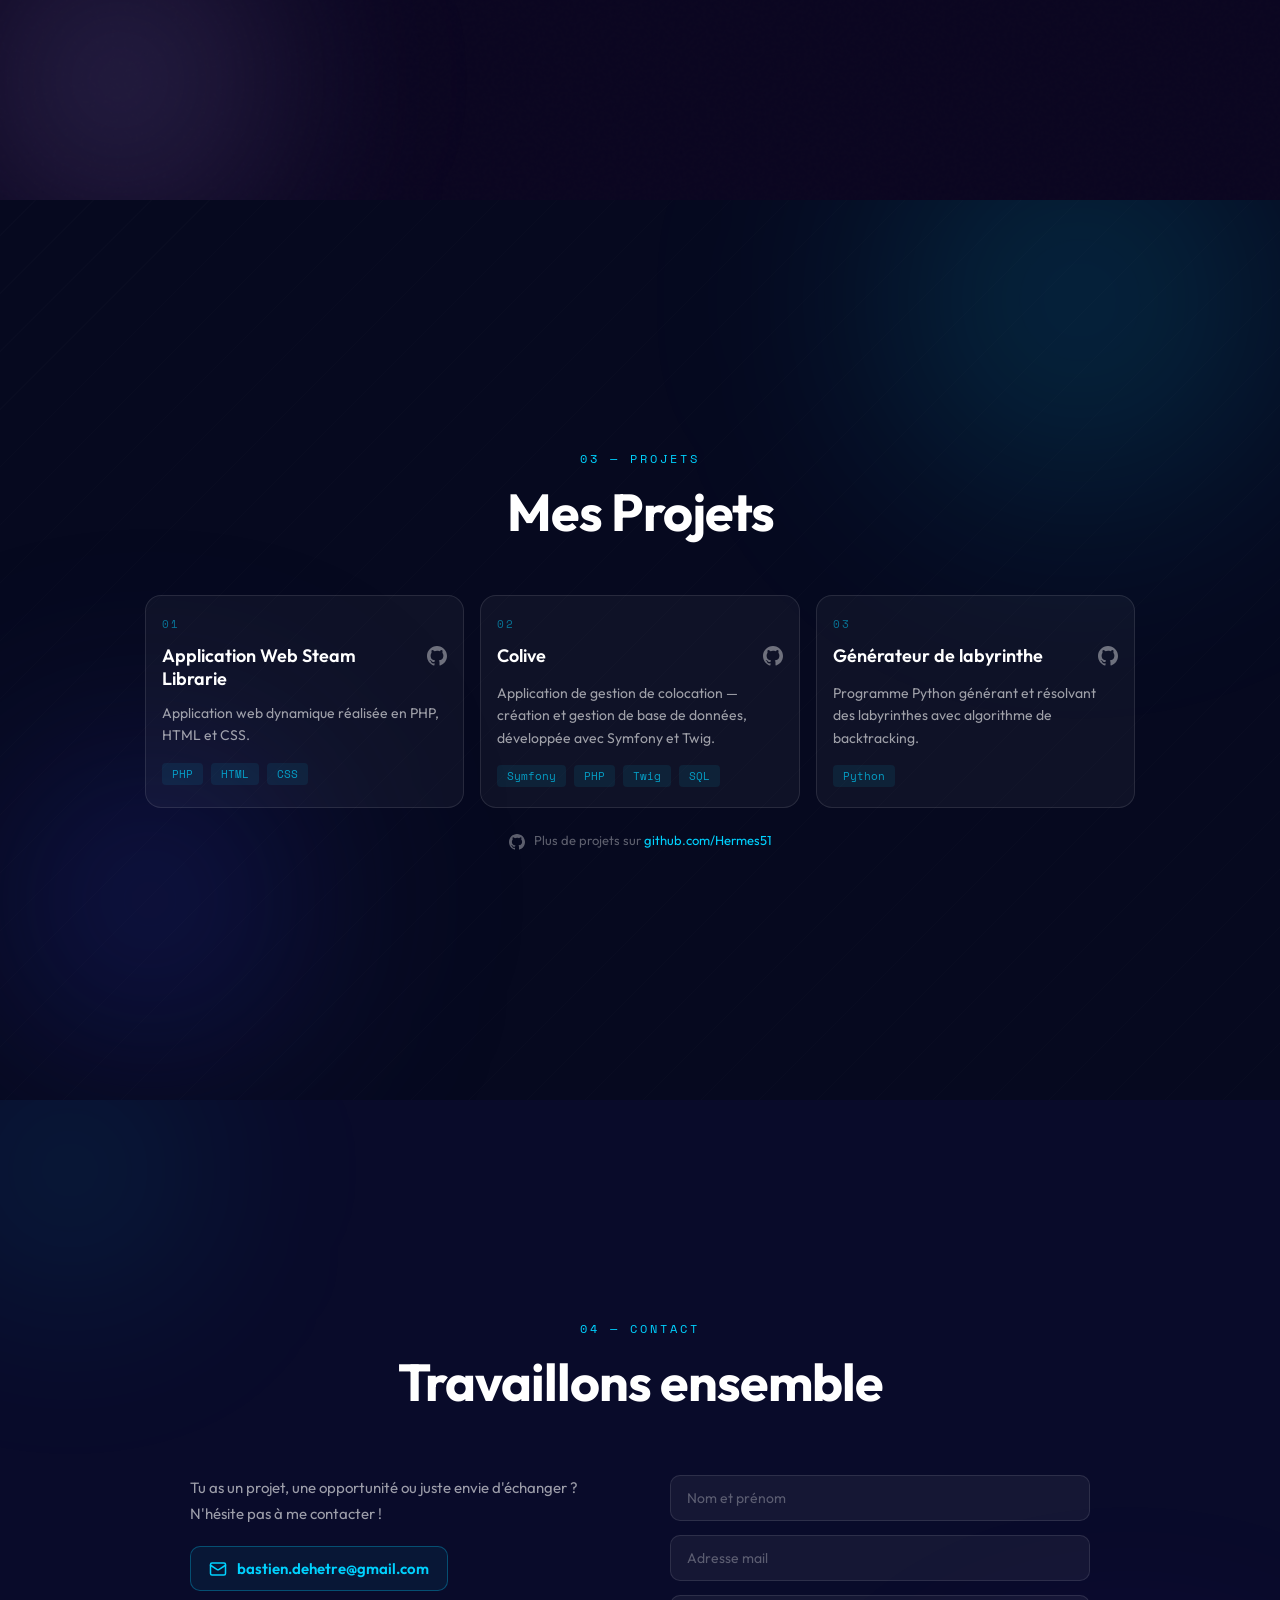
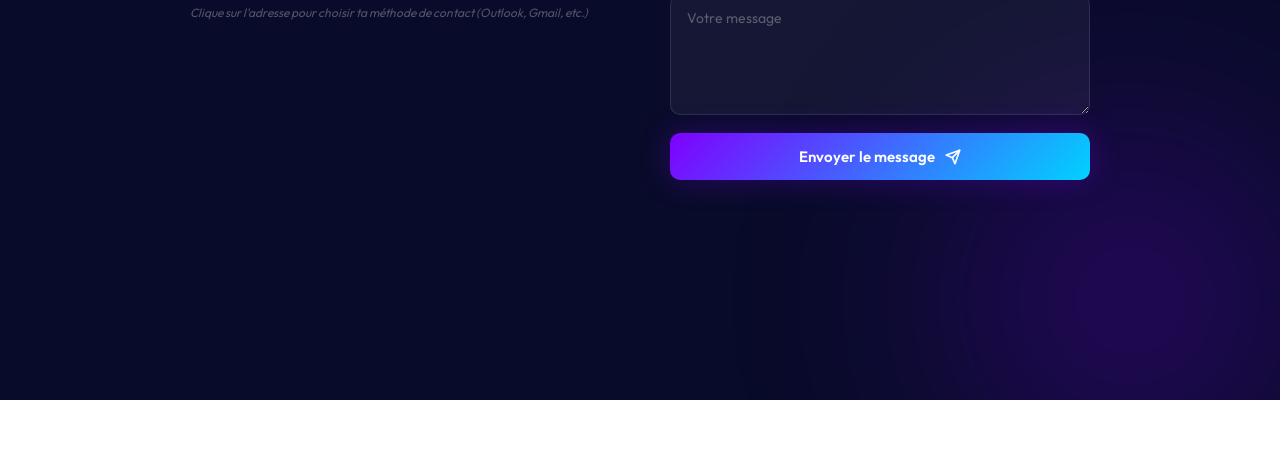
==== commit 2cde9a06: "Ajout des mentions légales et d'une favicon" ====
--- a/index.html
+++ b/index.html
@@ -5,10 +5,18 @@
   <meta charset="UTF-8">
   <meta name="viewport" content="width=device-width, initial-scale=1.0">
   <title>Portfolio Bastien</title>
+  <meta name="description" content="Portfolio de Bastien Dehêtre-Cordier, étudiant en BUT Informatique. Développeur web PHP, Symfony, Python.">
+  <meta name="keywords" content="Bastien Dehêtre, Bastien Dehetre, portfolio, développeur web, BUT Informatique, PHP, Symfony">
+  <meta name="author" content="Bastien Dehêtre-Cordier">
+  <meta property="og:title" content="Portfolio - Bastien Dehêtre-Cordier">
+  <meta property="og:description" content="Étudiant en BUT Informatique, développeur passionné par la création d'applications web.">
+  <meta property="og:url" content="https://hermes51.github.io">
+  <meta property="og:type" content="website">
   <link rel="preconnect" href="https://fonts.googleapis.com">
   <link rel="preconnect" href="https://fonts.gstatic.com" crossorigin>
   <link href="https://fonts.googleapis.com/css2?family=Space+Mono:wght@400;700&family=Outfit:wght@300;400;600;700&display=swap" rel="stylesheet">
   <link rel="stylesheet" href="style/style.css">
+  <link rel="shortcut icon" href="assets/favicon.png" type="image/x-icon">
 </head>
 
 <body>
@@ -231,6 +239,7 @@
 
   <footer>
     <p>© 2026 Bastien Dehêtre-Cordier — Tous droits réservés</p>
+    <a href="pages/mentions.html" class="footer-link">Mentions légales</a>
     <a href="mailto:bastien.dehetre@gmail.com" class="footer-mail">bastien.dehetre@gmail.com</a>
   </footer>
 
--- a/style/style.css
+++ b/style/style.css
@@ -17,7 +17,7 @@
 html {
   scroll-behavior: smooth;
   scroll-snap-type: y mandatory;
-  scroll-padding-top: 0px;
+  scroll-padding-top: 80px;
 }
 
 body {
@@ -98,7 +98,6 @@
 /* ===== SECTIONS ===== */
 .section {
   height: 100vh;
-  padding-top: 70px;
   display: flex;
   flex-direction: column;
   justify-content: center;
@@ -286,7 +285,7 @@
 
 .scroll-hint {
   position: absolute;
-  bottom: 80px; /* au dessus du footer */
+  bottom: 30px;
   left: 50%;
   transform: translateX(-50%);
   display: flex;
@@ -298,12 +297,6 @@
   letter-spacing: 2px;
   text-transform: uppercase;
   animation: fadeIn 2s 1s ease both;
-  transition: opacity 0.5s;
-}
-
-.scroll-hint.hidden {
-  opacity: 0;
-  pointer-events: none;
 }
 
 .scroll-line {
@@ -783,27 +776,166 @@
   to { opacity: 1; }
 }
 
-/* ===== RESPONSIVE ===== */
-@media (max-width: 768px) {
-  nav { padding: 0 20px; }
-  nav ul { gap: 20px; }
-  .logo { display: none; }
-  nav a { font-size: 14px; }
-
+/* ===== RESPONSIVE — MOBILE FIRST ===== */
+
+/* --- Nav --- */
+nav {
+  padding: 0 16px;
+}
+.logo {
+  display: none;
+}
+nav ul {
+  gap: 16px;
+}
+nav a {
+  font-size: 13px;
+}
+
+/* --- Sections --- */
+.section {
+  padding: 24px 16px;
+}
+
+/* --- Accueil --- */
+.accueil h1 {
+  font-size: clamp(32px, 10vw, 80px);
+  letter-spacing: -1px;
+}
+.subtitle {
+  font-size: 16px;
+}
+.desc {
+  font-size: 14px;
+}
+.cta-group {
+  flex-direction: column;
+  align-items: center;
+  width: 100%;
+}
+.btn {
+  width: 100%;
+  text-align: center;
+  padding: 13px 20px;
+}
+.scroll-hint {
+  bottom: 70px;
+}
+
+/* --- Compétences --- */
+.skills {
+  width: 100%;
+  grid-template-columns: 1fr;
+  gap: 14px;
+}
+.skill {
+  padding: 20px 16px;
+}
+
+/* --- Projets --- */
+.project-grid {
+  width: 100%;
+  grid-template-columns: 1fr;
+  gap: 16px;
+}
+.project-card {
+  padding: 20px 16px;
+}
+
+/* --- Contact --- */
+.contact-wrapper {
+  grid-template-columns: 1fr;
+  gap: 24px;
+  width: 100%;
+}
+.mail-link {
+  font-size: 13px;
+  padding: 10px 14px;
+  word-break: break-all;
+}
+
+/* --- Footer --- */
+footer {
+  flex-direction: column;
+  gap: 2px;
+  height: auto;
+  padding: 8px 16px;
+  font-size: 11px;
+  text-align: center;
+}
+
+/* --- Tablette et au-dessus --- */
+@media (min-width: 600px) {
+  nav {
+    padding: 0 30px;
+  }
+  nav ul {
+    gap: 28px;
+  }
+  nav a {
+    font-size: 14px;
+  }
+  .cta-group {
+    flex-direction: row;
+  }
+  .btn {
+    width: auto;
+  }
+  .skills {
+    grid-template-columns: repeat(2, 1fr);
+    width: 90%;
+  }
+  .project-grid {
+    grid-template-columns: repeat(2, 1fr);
+    width: 90%;
+  }
   .contact-wrapper {
-    grid-template-columns: 1fr;
-    gap: 30px;
-  }
-
+    width: 90%;
+  }
   footer {
-    flex-direction: column;
-    gap: 4px;
-    height: auto;
-    padding: 10px 20px;
-    font-size: 11px;
-  }
-
-  .skills, .project-grid {
-    width: 100%;
-  }
-}
+    flex-direction: row;
+    height: 60px;
+    padding: 0 30px;
+    font-size: 12px;
+  }
+}
+
+/* --- Desktop --- */
+@media (min-width: 1024px) {
+  nav {
+    padding: 0 40px;
+  }
+  .logo {
+    display: block;
+  }
+  nav ul {
+    gap: 40px;
+  }
+  nav a {
+    font-size: 15px;
+  }
+  .section {
+    padding: 40px;
+  }
+  .skills {
+    grid-template-columns: repeat(4, 1fr);
+    width: 90%;
+  }
+  .project-grid {
+    grid-template-columns: repeat(3, 1fr);
+    width: 90%;
+  }
+  .contact-wrapper {
+    grid-template-columns: 1fr 1fr;
+    gap: 60px;
+    width: 90%;
+  }
+  footer {
+    padding: 0 40px;
+    font-size: 13px;
+  }
+  .mail-link {
+    font-size: 15px;
+    padding: 12px 18px;
+  }
+}
